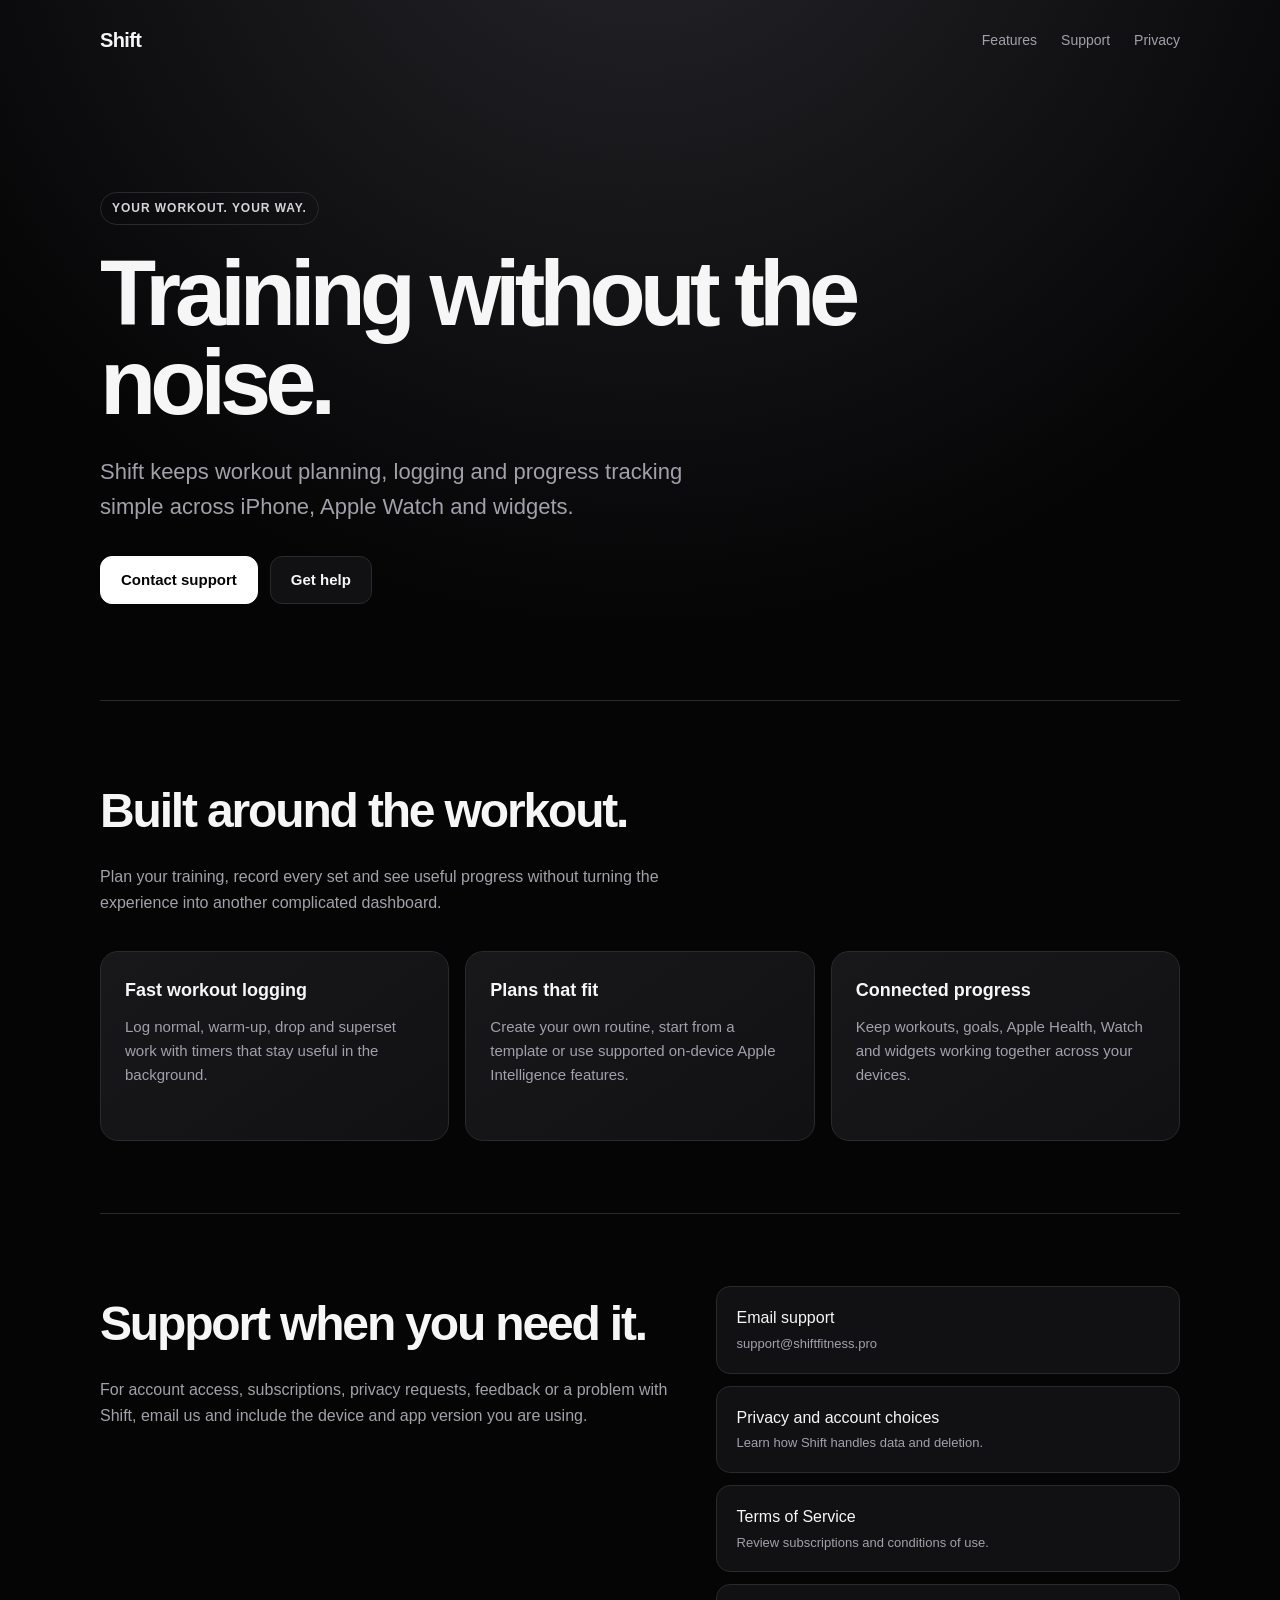
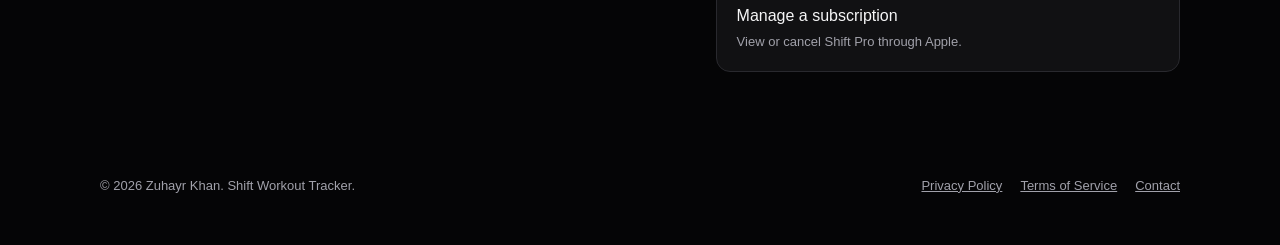
==== docs/index.html @ 56a44c29 "Harden Supabase security and add support site" ====
<!DOCTYPE html>
<html lang="en">
<head>
    <meta charset="UTF-8">
    <meta name="viewport" content="width=device-width, initial-scale=1.0">
    <meta name="description" content="Shift is a clean workout tracker for iPhone, Apple Watch and widgets. Get help, manage your account and review Shift's privacy information.">
    <meta name="theme-color" content="#050506">
    <title>Shift - Workout Tracking, Simplified</title>
    <style>
        :root {
            color-scheme: dark;
            --bg: #050506;
            --surface: #111113;
            --surface-strong: #18181b;
            --text: #f6f6f7;
            --muted: #a1a1aa;
            --border: #29292e;
            --accent: #ffffff;
        }
        * { box-sizing: border-box; margin: 0; padding: 0; }
        html { scroll-behavior: smooth; }
        body {
            min-height: 100vh;
            background:
                radial-gradient(circle at 50% -10%, #27272c 0, transparent 38%),
                var(--bg);
            color: var(--text);
            font-family: -apple-system, BlinkMacSystemFont, "SF Pro Display", "Segoe UI", sans-serif;
            line-height: 1.6;
        }
        a { color: inherit; }
        .shell { width: min(1080px, calc(100% - 40px)); margin: 0 auto; }
        nav {
            display: flex;
            align-items: center;
            justify-content: space-between;
            padding: 24px 0;
        }
        .brand { font-size: 20px; font-weight: 800; letter-spacing: -0.03em; text-decoration: none; }
        .nav-links { display: flex; gap: 24px; }
        .nav-links a { color: var(--muted); font-size: 14px; text-decoration: none; }
        .nav-links a:hover, .nav-links a:focus-visible { color: var(--text); }
        .hero {
            max-width: 760px;
            padding: 112px 0 96px;
        }
        .eyebrow {
            display: inline-flex;
            padding: 6px 11px;
            border: 1px solid var(--border);
            border-radius: 999px;
            color: #d4d4d8;
            font-size: 12px;
            font-weight: 700;
            letter-spacing: 0.08em;
            text-transform: uppercase;
        }
        h1 {
            margin-top: 24px;
            font-size: clamp(48px, 9vw, 92px);
            line-height: 0.96;
            letter-spacing: -0.065em;
        }
        .hero p {
            max-width: 620px;
            margin-top: 28px;
            color: var(--muted);
            font-size: clamp(18px, 2.4vw, 22px);
        }
        .actions { display: flex; flex-wrap: wrap; gap: 12px; margin-top: 32px; }
        .button {
            display: inline-flex;
            align-items: center;
            justify-content: center;
            min-height: 48px;
            padding: 0 20px;
            border: 1px solid var(--border);
            border-radius: 12px;
            background: var(--surface);
            font-size: 15px;
            font-weight: 700;
            text-decoration: none;
        }
        .button.primary { background: var(--accent); color: #050506; border-color: var(--accent); }
        section { padding: 72px 0; border-top: 1px solid var(--border); }
        h2 { font-size: clamp(30px, 5vw, 48px); letter-spacing: -0.045em; }
        .section-intro { max-width: 620px; margin-top: 14px; color: var(--muted); }
        .grid {
            display: grid;
            grid-template-columns: repeat(3, 1fr);
            gap: 16px;
            margin-top: 36px;
        }
        .card {
            min-height: 190px;
            padding: 24px;
            border: 1px solid var(--border);
            border-radius: 18px;
            background: linear-gradient(145deg, var(--surface-strong), var(--surface));
        }
        .card h3 { font-size: 18px; }
        .card p { margin-top: 10px; color: var(--muted); font-size: 15px; }
        .support {
            display: grid;
            grid-template-columns: 1.1fr 0.9fr;
            gap: 48px;
            align-items: start;
        }
        .support-list { display: grid; gap: 12px; }
        .support-link {
            display: block;
            padding: 18px 20px;
            border: 1px solid var(--border);
            border-radius: 14px;
            background: var(--surface);
            text-decoration: none;
        }
        .support-link span { display: block; margin-top: 3px; color: var(--muted); font-size: 13px; }
        footer {
            display: flex;
            justify-content: space-between;
            gap: 24px;
            padding: 32px 0 48px;
            color: var(--muted);
            font-size: 13px;
        }
        footer div { display: flex; flex-wrap: wrap; gap: 18px; }
        @media (max-width: 760px) {
            .shell { width: min(100% - 28px, 1080px); }
            .nav-links a:not(:last-child) { display: none; }
            .hero { padding: 82px 0 72px; }
            .grid, .support { grid-template-columns: 1fr; }
            section { padding: 56px 0; }
            footer { flex-direction: column; }
        }
    </style>
</head>
<body>
    <div class="shell">
        <nav aria-label="Main navigation">
            <a class="brand" href="/">Shift</a>
            <div class="nav-links">
                <a href="#features">Features</a>
                <a href="#support">Support</a>
                <a href="privacy-policy.html">Privacy</a>
            </div>
        </nav>

        <main>
            <header class="hero">
                <span class="eyebrow">Your workout. Your way.</span>
                <h1>Training without the noise.</h1>
                <p>Shift keeps workout planning, logging and progress tracking simple across iPhone, Apple Watch and widgets.</p>
                <div class="actions">
                    <a class="button primary" href="mailto:support@shiftfitness.pro">Contact support</a>
                    <a class="button" href="#support">Get help</a>
                </div>
            </header>

            <section id="features">
                <h2>Built around the workout.</h2>
                <p class="section-intro">Plan your training, record every set and see useful progress without turning the experience into another complicated dashboard.</p>
                <div class="grid">
                    <article class="card">
                        <h3>Fast workout logging</h3>
                        <p>Log normal, warm-up, drop and superset work with timers that stay useful in the background.</p>
                    </article>
                    <article class="card">
                        <h3>Plans that fit</h3>
                        <p>Create your own routine, start from a template or use supported on-device Apple Intelligence features.</p>
                    </article>
                    <article class="card">
                        <h3>Connected progress</h3>
                        <p>Keep workouts, goals, Apple Health, Watch and widgets working together across your devices.</p>
                    </article>
                </div>
            </section>

            <section id="support" class="support">
                <div>
                    <h2>Support when you need it.</h2>
                    <p class="section-intro">For account access, subscriptions, privacy requests, feedback or a problem with Shift, email us and include the device and app version you are using.</p>
                </div>
                <div class="support-list">
                    <a class="support-link" href="mailto:support@shiftfitness.pro">
                        Email support
                        <span>support@shiftfitness.pro</span>
                    </a>
                    <a class="support-link" href="privacy-policy.html">
                        Privacy and account choices
                        <span>Learn how Shift handles data and deletion.</span>
                    </a>
                    <a class="support-link" href="terms-of-service.html">
                        Terms of Service
                        <span>Review subscriptions and conditions of use.</span>
                    </a>
                    <a class="support-link" href="https://apps.apple.com/account/subscriptions">
                        Manage a subscription
                        <span>View or cancel Shift Pro through Apple.</span>
                    </a>
                </div>
            </section>
        </main>

        <footer>
            <span>© 2026 Zuhayr Khan. Shift Workout Tracker.</span>
            <div>
                <a href="privacy-policy.html">Privacy Policy</a>
                <a href="terms-of-service.html">Terms of Service</a>
                <a href="mailto:support@shiftfitness.pro">Contact</a>
            </div>
        </footer>
    </div>
</body>
</html>
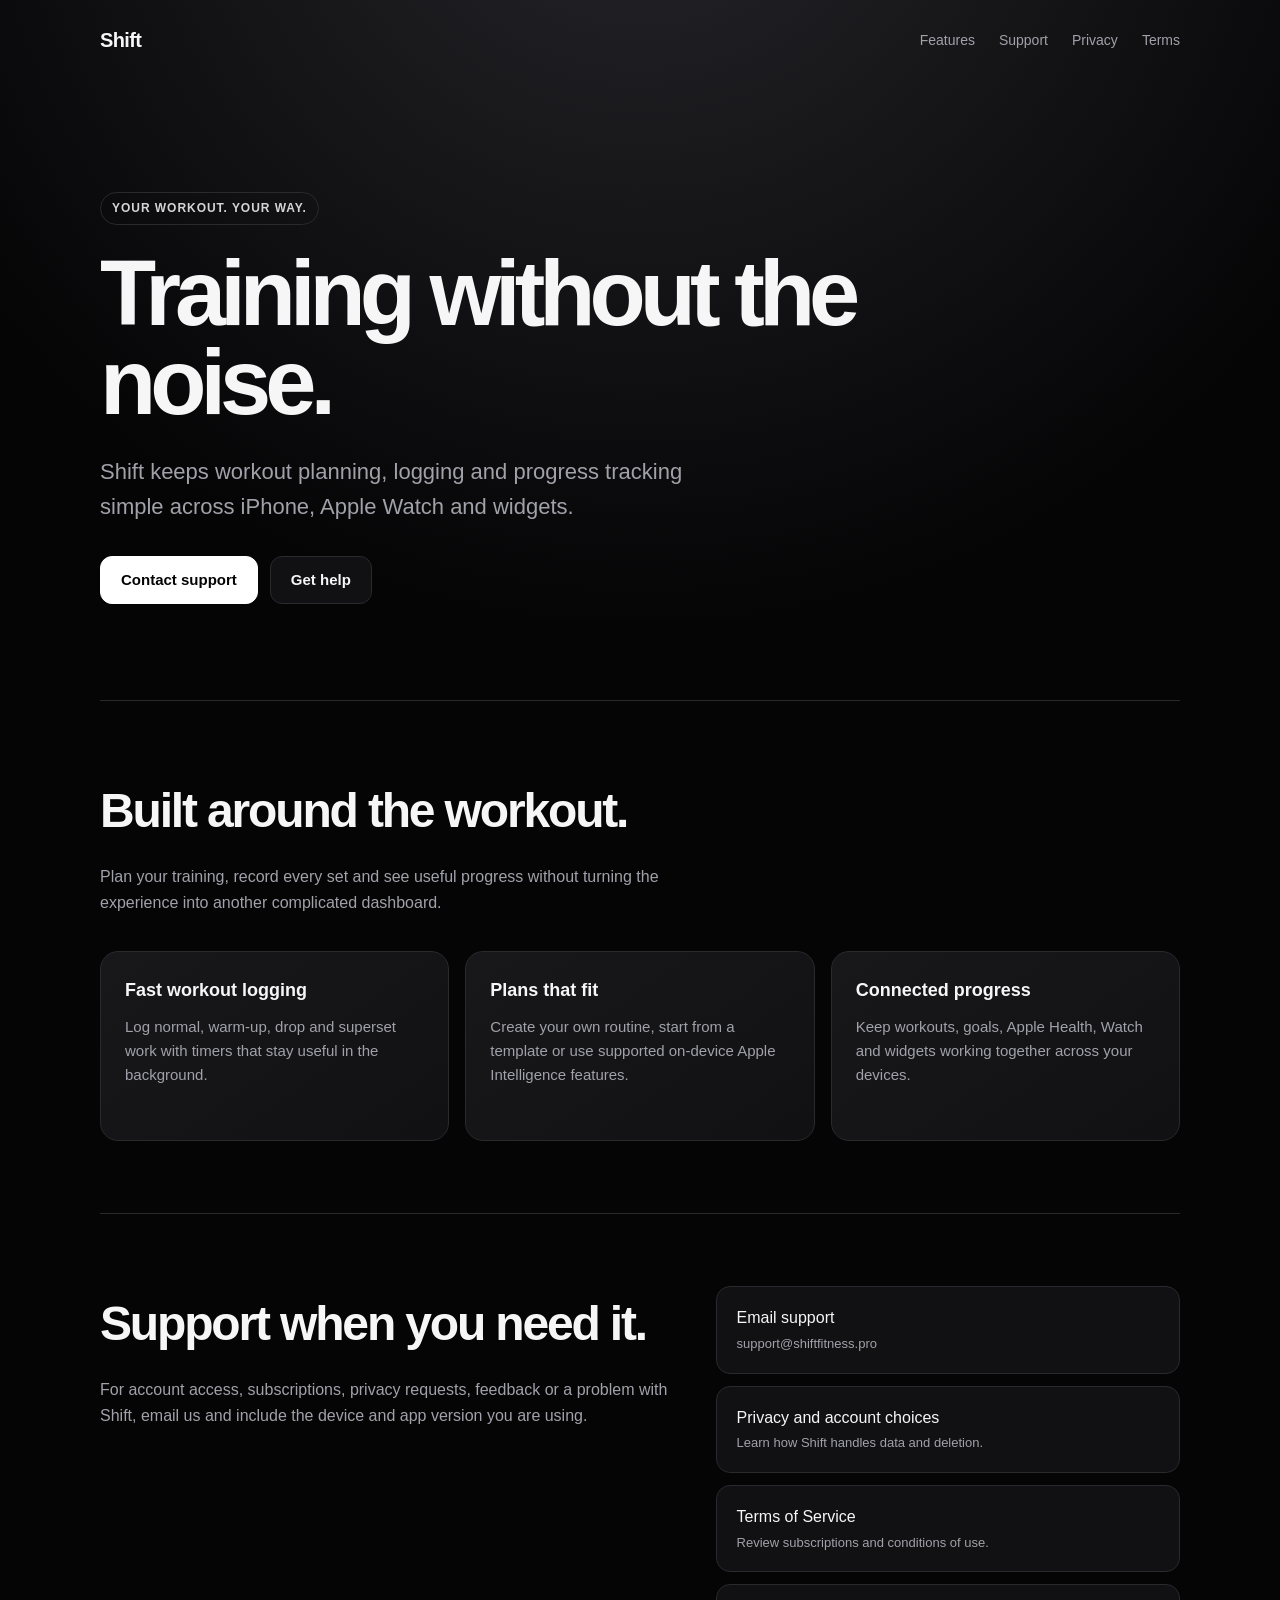
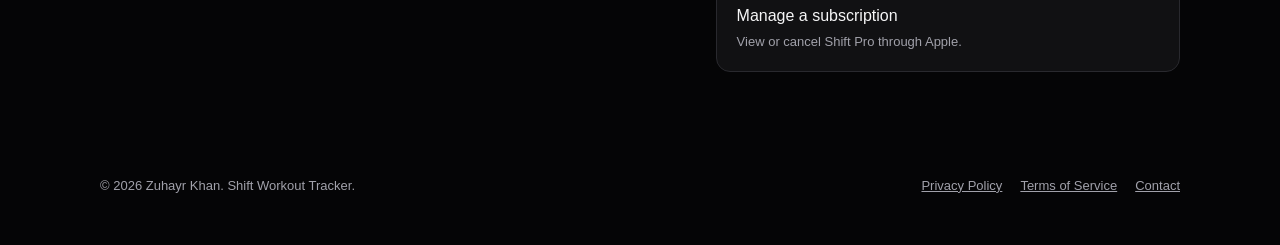
==== commit c4d1ec40: "Add flexible weekly training schedules" ====
--- a/docs/index.html
+++ b/docs/index.html
@@ -40,6 +40,61 @@
         .nav-links { display: flex; gap: 24px; }
         .nav-links a { color: var(--muted); font-size: 14px; text-decoration: none; }
         .nav-links a:hover, .nav-links a:focus-visible { color: var(--text); }
+        .mobile-menu { display: none; position: relative; }
+        .mobile-menu summary {
+            display: grid;
+            width: 42px;
+            height: 42px;
+            cursor: pointer;
+            list-style: none;
+            place-items: center;
+            border: 1px solid var(--border);
+            border-radius: 12px;
+            background: var(--surface);
+        }
+        .mobile-menu summary::-webkit-details-marker { display: none; }
+        .menu-icon, .menu-icon::before, .menu-icon::after {
+            display: block;
+            width: 18px;
+            height: 2px;
+            border-radius: 2px;
+            background: var(--text);
+        }
+        .menu-icon { position: relative; }
+        .menu-icon::before, .menu-icon::after {
+            position: absolute;
+            left: 0;
+            content: "";
+        }
+        .menu-icon::before { top: -6px; }
+        .menu-icon::after { top: 6px; }
+        .mobile-menu[open] .menu-icon { background: transparent; }
+        .mobile-menu[open] .menu-icon::before { top: 0; transform: rotate(45deg); }
+        .mobile-menu[open] .menu-icon::after { top: 0; transform: rotate(-45deg); }
+        .mobile-menu-panel {
+            position: absolute;
+            z-index: 10;
+            top: 50px;
+            right: 0;
+            display: grid;
+            min-width: 210px;
+            overflow: hidden;
+            border: 1px solid var(--border);
+            border-radius: 14px;
+            background: #111113;
+            box-shadow: 0 20px 50px rgb(0 0 0 / 45%);
+        }
+        .mobile-menu-panel a {
+            padding: 13px 16px;
+            color: var(--muted);
+            font-size: 15px;
+            text-decoration: none;
+        }
+        .mobile-menu-panel a + a { border-top: 1px solid var(--border); }
+        a:focus-visible, summary:focus-visible {
+            outline: 2px solid var(--text);
+            outline-offset: 4px;
+        }
         .hero {
             max-width: 760px;
             padding: 112px 0 96px;
@@ -127,7 +182,8 @@
         footer div { display: flex; flex-wrap: wrap; gap: 18px; }
         @media (max-width: 760px) {
             .shell { width: min(100% - 28px, 1080px); }
-            .nav-links a:not(:last-child) { display: none; }
+            .nav-links { display: none; }
+            .mobile-menu { display: block; }
             .hero { padding: 82px 0 72px; }
             .grid, .support { grid-template-columns: 1fr; }
             section { padding: 56px 0; }
@@ -143,7 +199,17 @@
                 <a href="#features">Features</a>
                 <a href="#support">Support</a>
                 <a href="privacy-policy.html">Privacy</a>
+                <a href="terms-of-service.html">Terms</a>
             </div>
+            <details class="mobile-menu">
+                <summary aria-label="Open navigation"><span class="menu-icon"></span></summary>
+                <div class="mobile-menu-panel">
+                    <a href="#features">Features</a>
+                    <a href="#support">Support</a>
+                    <a href="privacy-policy.html">Privacy Policy</a>
+                    <a href="terms-of-service.html">Terms of Service</a>
+                </div>
+            </details>
         </nav>
 
         <main>
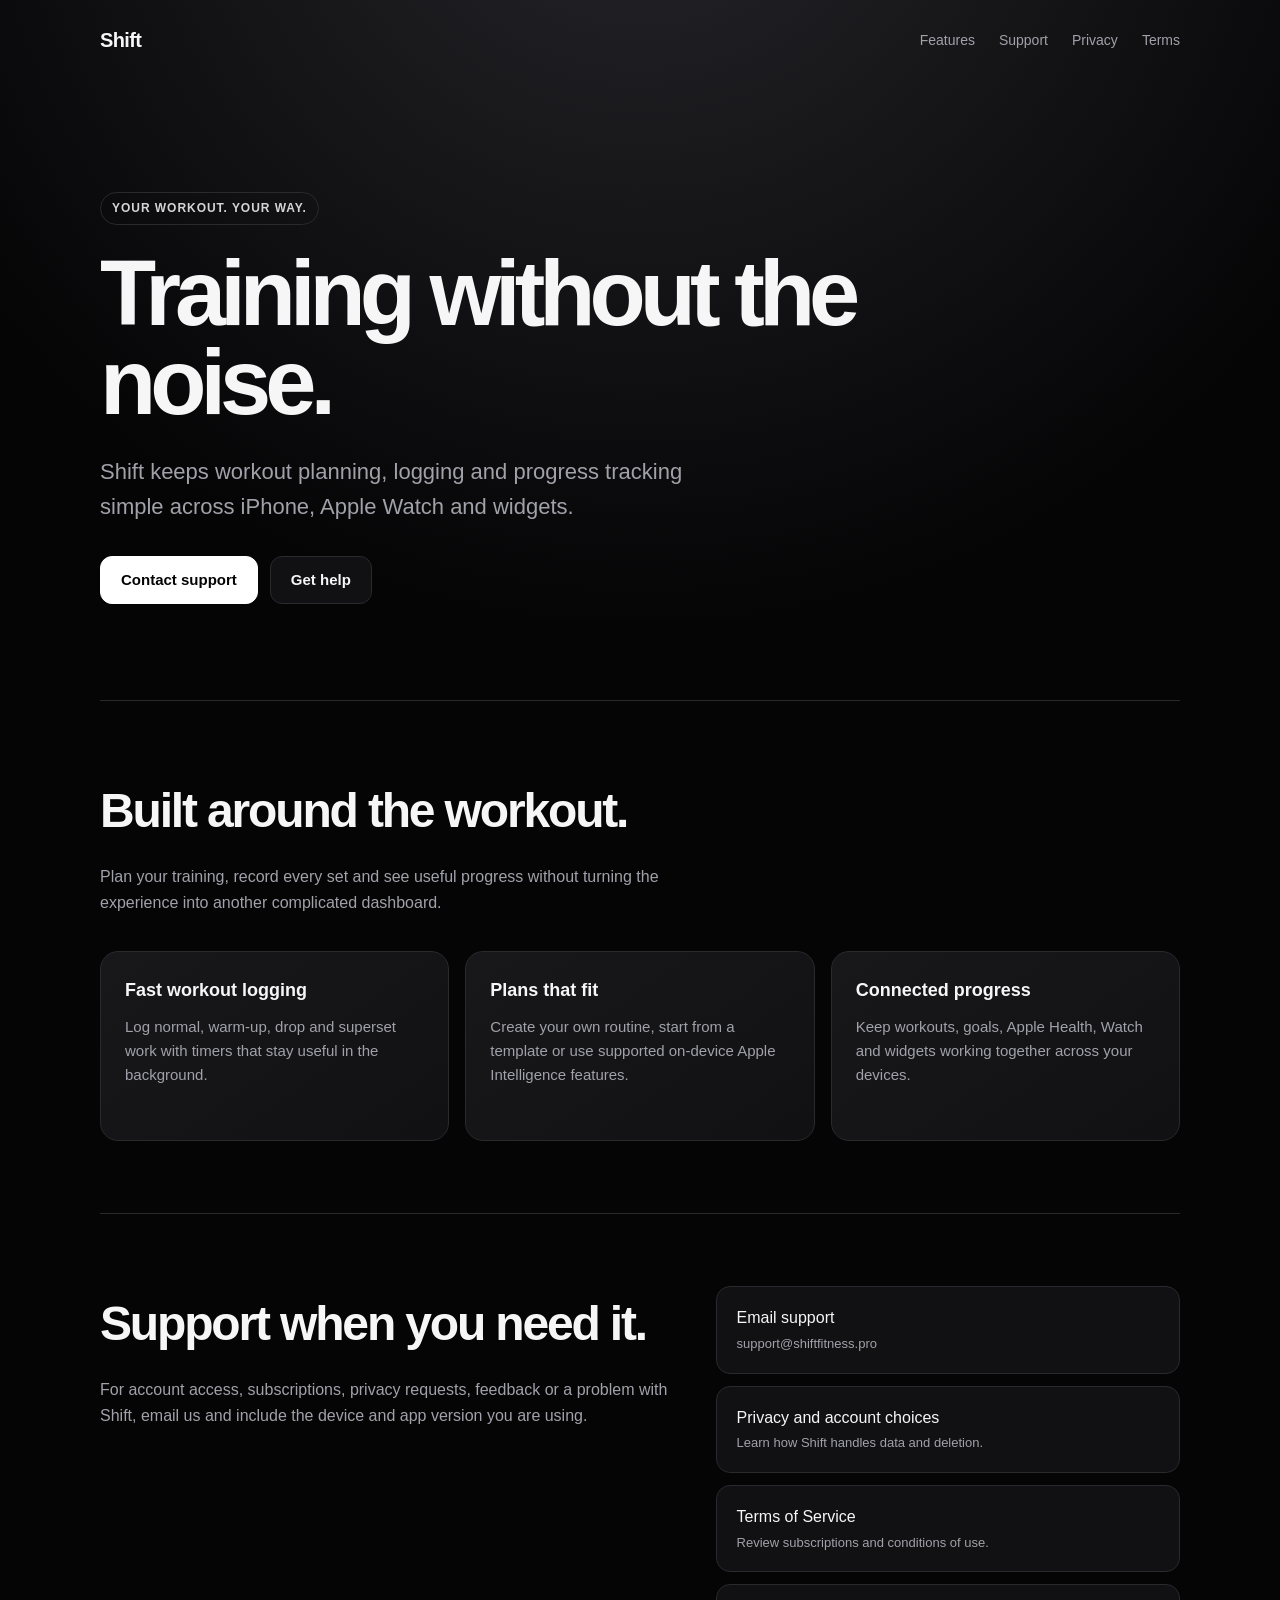
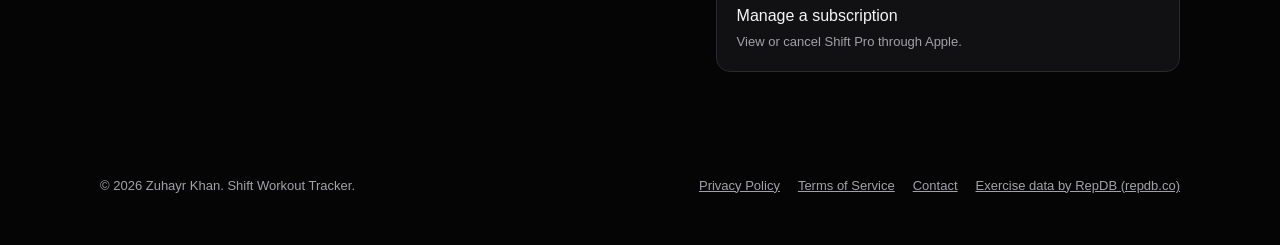
==== commit 5e0b9cae: "Replace retired exercise catalogue with RepDB and preserve workout references" ====
--- a/docs/index.html
+++ b/docs/index.html
@@ -274,6 +274,7 @@
                 <a href="privacy-policy.html">Privacy Policy</a>
                 <a href="terms-of-service.html">Terms of Service</a>
                 <a href="mailto:support@shiftfitness.pro">Contact</a>
+                <a href="https://repdb.co">Exercise data by RepDB (repdb.co)</a>
             </div>
         </footer>
     </div>
